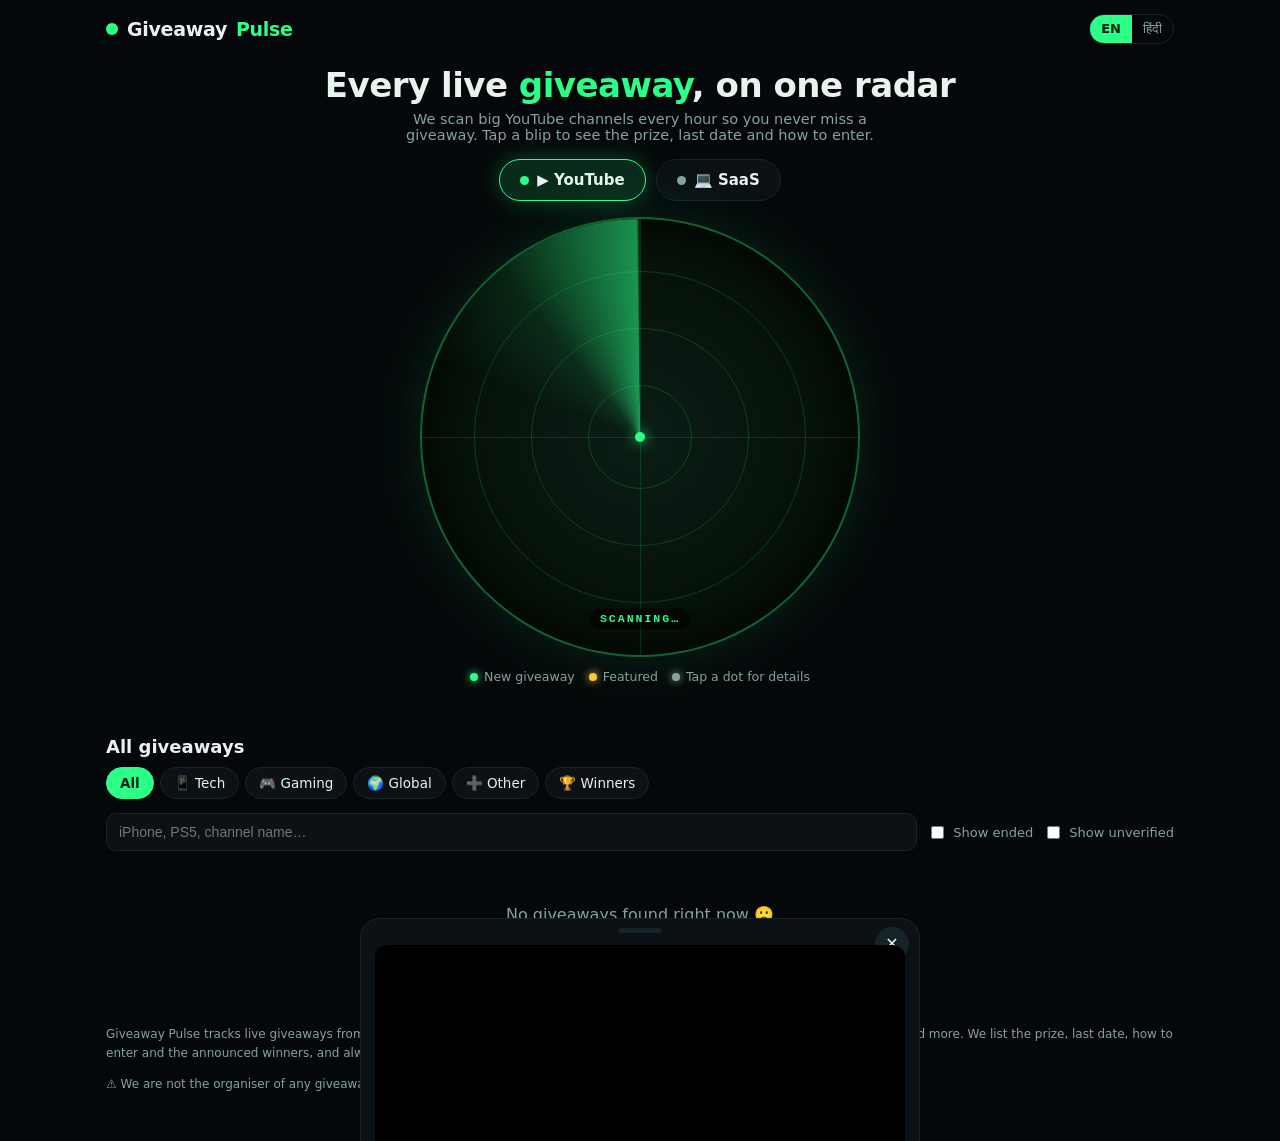
==== index.html @ fd1c46f2 "Giveaway Pulse launch" ====
<!DOCTYPE html>
<html lang="en" data-base="">
<head>
<meta charset="utf-8">
<meta name="viewport" content="width=device-width, initial-scale=1, viewport-fit=cover">
<title>Giveaway Pulse – Live YouTube Giveaways in India, One Place</title>
<meta name="description" content="Find every live YouTube giveaway from big Indian creators in one place – iPhone, PS5, laptops and more. Last dates, how to enter and winner lists. Updated every hour.">
<meta name="theme-color" content="#05080a">
<link rel="canonical" href="https://giveawaypulse.com/">
<link rel="alternate" hreflang="en" href="https://giveawaypulse.com/">
<link rel="alternate" hreflang="hi" href="https://giveawaypulse.com/hi/">
<link rel="alternate" hreflang="x-default" href="https://giveawaypulse.com/">
<meta property="og:title" content="Giveaway Pulse – Live YouTube Giveaways in India, One Place">
<meta property="og:description" content="Find every live YouTube giveaway from big Indian creators in one place – iPhone, PS5, laptops and more. Last dates, how to enter and winner lists. Updated every hour.">
<meta property="og:url" content="https://giveawaypulse.com/">
<meta property="og:type" content="website">
<link rel="stylesheet" href="assets/app.css">
</head>
<body>
<header class="top">
  <a class="logo" href=""><i></i>Giveaway <b>Pulse</b></a>
  <nav class="lang" aria-label="Language">
    <a href="" hreflang="en" class="on" aria-current="true">EN</a><a href="hi/" hreflang="hi">हिंदी</a>
  </nav>
</header>

<section class="hero">
  <h1>Every live <b>giveaway</b>, on one radar</h1>
  <p>We scan big YouTube channels every hour so you never miss a giveaway. Tap a blip to see the prize, last date and how to enter.</p>
  <div class="modes" role="tablist">
    <button class="mode on" data-mode="yt" role="tab"><span class="dot"></span>▶ YouTube</button>
    <button class="mode saas" data-mode="saas" role="tab"><span class="dot"></span>💻 SaaS</button>
  </div>
</section>

<div class="radar-wrap">
  <div class="radar scanning" id="radar">
    <div class="ring" style="--i:12%"></div><div class="ring" style="--i:25%"></div><div class="ring" style="--i:38%"></div>
    <div class="axis h"></div><div class="axis v"></div>
    <div class="sweep"></div>
    <div id="blips"></div>
    <div class="center"></div>
    <div class="status" id="rstatus"></div>
  </div>
  <div class="legend"><span style="--c:#2bff88">New giveaway</span><span style="--c:#ffc53d">Featured</span><span style="--c:#86a39a">Tap a dot for details</span></div>
  <div class="stats" id="stats"></div>
  <div class="cta-row">
    <a class="pill tg" id="tgLink" href="#" target="_blank" rel="noopener" hidden>✈️ Get alerts on Telegram</a>
    <a class="pill" id="sugLink" href="#" target="_blank" rel="noopener" hidden>➕ Suggest a channel</a>
  </div>
</div>

<div class="soon" id="soon">
  <h3>SaaS giveaways are coming 🚀</h3>
  <p>Free licences, lifetime deals and credits from software makers. Building a SaaS? List your giveaway here and get real users.</p>
  <a class="btn-saas" id="saasLink" href="#" target="_blank" rel="noopener">Submit your SaaS giveaway</a>
</div>

<div id="listArea">
  <div class="list-head">
    <h2>All giveaways</h2>
    <div class="filters">
      <button class="chip on" data-c="all">All</button>
      <button class="chip" data-c="tech">📱 Tech</button>
      <button class="chip" data-c="gaming">🎮 Gaming</button>
      <button class="chip" data-c="global">🌍 Global</button>
      <button class="chip" data-c="other">➕ Other</button>
      <button class="chip" data-c="winners">🏆 Winners</button>
    </div>
    <div class="tools">
      <input type="search" id="q" placeholder="iPhone, PS5, channel name…">
      <label><input type="checkbox" id="showEnded"> Show ended</label>
      <label><input type="checkbox" id="showReview"> Show unverified</label>
    </div>
  </div>
  <main class="list" id="list"><div class="empty">…</div></main>
</div>

<div class="sheet-bg" id="sheetBg"></div>
<div class="sheet" id="sheet" role="dialog" aria-modal="true" aria-hidden="true">
  <div class="grab"></div><button class="x" id="sheetX" aria-label="Close">✕</button>
  <div class="thumb" id="sheetThumb"></div>
  <div class="body" id="sheetBody"></div>
</div>

<footer>
  <p>Giveaway Pulse tracks live giveaways from big YouTube creators in India and around the world – phones, consoles, laptops, gadgets and more. We list the prize, last date, how to enter and the announced winners, and always link to the creator's official video.</p>
  <p>⚠️ We are not the organiser of any giveaway. A real giveaway never asks for money, OTP or contact on Telegram/WhatsApp.</p>
</footer>
<noscript><p style="text-align:center">Please enable JavaScript to see the live giveaways.</p></noscript>
<script src="assets/app.js"></script>
</body>
</html>
---- assets/app.css ----
:root{
  --bg:#05080a;--panel:#0b1114;--line:#16242a;--text:#e8f3ef;--muted:#86a39a;
  --g:#2bff88;--g2:#16c46a;--gdim:rgba(43,255,136,.14);--gold:#ffc53d;--red:#ff4d5e;--saas:#7aa7ff;
  --radar:min(86vw,440px);
}
*{box-sizing:border-box;-webkit-tap-highlight-color:transparent}
[hidden]{display:none!important}
html,body{margin:0;background:var(--bg);color:var(--text);font-family:system-ui,-apple-system,"Segoe UI",Roboto,"Noto Sans Devanagari",sans-serif}
a{color:inherit}
button{font:inherit;color:inherit}

/* ---------- top bar ---------- */
.top{display:flex;align-items:center;justify-content:space-between;gap:10px;max-width:1100px;margin:auto;padding:14px 16px}
.logo{display:flex;align-items:center;gap:9px;font-weight:800;font-size:19px;letter-spacing:-.3px;text-decoration:none}
.logo i{width:12px;height:12px;border-radius:50%;background:var(--g);box-shadow:0 0 0 0 var(--g);animation:beat 1.6s infinite}
.logo b{color:var(--g)}
.lang{display:flex;border:1px solid var(--line);border-radius:999px;overflow:hidden;font-size:13px}
.lang a{padding:6px 11px;text-decoration:none;color:var(--muted)}
.lang a.on{background:var(--g);color:#032313;font-weight:700}

/* ---------- hero ---------- */
.hero{text-align:center;padding:4px 16px 0}
.hero h1{font-size:clamp(22px,6vw,34px);margin:4px 0 6px;letter-spacing:-.5px;line-height:1.15}
.hero h1 b{color:var(--g)}
.hero p{margin:0 auto;color:var(--muted);font-size:14.5px;max-width:520px}

.modes{display:flex;gap:10px;justify-content:center;margin:16px 0 6px}
.mode{display:flex;align-items:center;gap:8px;padding:11px 20px;border-radius:999px;border:1px solid var(--line);background:var(--panel);font-weight:700;font-size:15px;cursor:pointer;transition:.2s}
.mode .dot{width:9px;height:9px;border-radius:50%;background:var(--muted)}
.mode.on{border-color:var(--g);background:var(--gdim);box-shadow:0 0 24px rgba(43,255,136,.25)}
.mode.on .dot{background:var(--g)}
.mode.saas.on{border-color:var(--saas);background:rgba(122,167,255,.14);box-shadow:0 0 24px rgba(122,167,255,.25)}
.mode.saas.on .dot{background:var(--saas)}

/* ---------- radar ---------- */
.radar-wrap{display:flex;flex-direction:column;align-items:center;padding:10px 0 4px}
.radar{position:relative;width:var(--radar);aspect-ratio:1;border-radius:50%;overflow:hidden;
  background:radial-gradient(circle,#0a1d15 0%,#061109 62%,#030806 100%);
  border:2px solid rgba(43,255,136,.35);box-shadow:0 0 60px rgba(43,255,136,.12),inset 0 0 50px rgba(0,0,0,.8)}
.radar.saas{--g:#7aa7ff;border-color:rgba(122,167,255,.4);background:radial-gradient(circle,#0b1326 0%,#070c18 62%,#03060c 100%)}
.ring{position:absolute;border-radius:50%;border:1px solid rgba(43,255,136,.18);inset:var(--i)}
.radar.saas .ring,.radar.saas .axis{border-color:rgba(122,167,255,.2)}
.axis{position:absolute;inset:0;margin:auto;border-color:rgba(43,255,136,.14);border-style:solid;border-width:0}
.axis.h{height:0;border-top-width:1px}.axis.v{width:0;border-left-width:1px}
.sweep{position:absolute;inset:0;border-radius:50%;
  background:conic-gradient(from 0deg,transparent 0deg,transparent 290deg,color-mix(in srgb,var(--g) 10%,transparent) 320deg,color-mix(in srgb,var(--g) 55%,transparent) 359deg,transparent 360deg);
  animation:spin 4s linear infinite;opacity:.55;transition:opacity .4s}
.radar.scanning .sweep{animation-duration:1.4s;opacity:1}
.center{position:absolute;left:50%;top:50%;width:10px;height:10px;margin:-5px 0 0 -5px;border-radius:50%;background:var(--g);box-shadow:0 0 14px var(--g)}
.status{position:absolute;left:50%;bottom:6%;transform:translateX(-50%);white-space:nowrap;padding:4px 10px;border-radius:999px;background:rgba(0,0,0,.6);font:600 11.5px ui-monospace,Menlo,monospace;letter-spacing:2px;color:var(--g);text-transform:uppercase;pointer-events:none;z-index:2}

.blip{position:absolute;width:30px;height:30px;margin:-15px 0 0 -15px;border:0;padding:0;background:none;cursor:pointer;opacity:0;transform:scale(.3);transition:opacity .4s,transform .4s}
.blip.show{opacity:1;transform:scale(1)}
.blip::before{content:"";position:absolute;left:9px;top:9px;width:12px;height:12px;border-radius:50%;background:var(--c,var(--g));box-shadow:0 0 12px var(--c,var(--g))}
.blip::after{content:"";position:absolute;left:9px;top:9px;width:12px;height:12px;border-radius:50%;border:2px solid var(--c,var(--g));animation:ping 2s ease-out infinite;animation-delay:var(--d,0s)}
.blip.feat{--c:var(--gold)}
.blip.end{--c:#7d8a86}
.blip.sel::before{transform:scale(1.5)}

.legend{display:flex;gap:14px;justify-content:center;flex-wrap:wrap;margin:12px 0 0;font-size:12.5px;color:var(--muted)}
.legend span::before{content:"";display:inline-block;width:8px;height:8px;border-radius:50%;background:var(--c);margin-right:6px;box-shadow:0 0 8px var(--c)}
.stats{text-align:center;font-size:13px;color:var(--muted);margin:8px 16px 0}
.stats b{color:var(--text)}

.cta-row{display:flex;gap:8px;justify-content:center;flex-wrap:wrap;margin:14px 16px 0}
.pill{display:inline-flex;align-items:center;gap:6px;padding:8px 14px;border-radius:999px;border:1px solid var(--line);background:var(--panel);font-size:13.5px;font-weight:600;text-decoration:none}
.pill.tg{background:#229ed9;border-color:#229ed9;color:#fff}

/* ---------- SaaS soon ---------- */
.soon{display:none;text-align:center;max-width:460px;margin:14px auto 0;padding:0 16px}
.soon.on{display:block}
.soon h3{margin:0 0 6px;font-size:17px}
.soon p{margin:0 0 12px;color:var(--muted);font-size:14px}
.btn-saas{display:inline-block;background:var(--saas);color:#06122b;font-weight:700;text-decoration:none;padding:11px 18px;border-radius:12px}

/* ---------- list ---------- */
.list-head{max-width:1100px;margin:26px auto 0;padding:0 16px}
.list-head h2{font-size:18px;margin:0 0 10px}
.filters{display:flex;gap:6px;overflow-x:auto;padding-bottom:4px;scrollbar-width:none}
.chip{border:1px solid var(--line);background:var(--panel);padding:7px 13px;border-radius:999px;font-size:13.5px;cursor:pointer;white-space:nowrap}
.chip.on{background:var(--g);border-color:var(--g);color:#032313;font-weight:700}
.tools{display:flex;gap:10px;flex-wrap:wrap;align-items:center;margin-top:10px}
.tools input[type=search]{flex:1;min-width:180px;padding:10px 12px;border-radius:10px;border:1px solid var(--line);background:var(--panel);color:var(--text);font-size:14px}
.tools label{font-size:13px;color:var(--muted);display:flex;gap:6px;align-items:center}
.list{max-width:1100px;margin:auto;padding:14px 16px 10px;display:grid;gap:14px;grid-template-columns:repeat(auto-fill,minmax(290px,1fr))}
.card{background:var(--panel);border:1px solid var(--line);border-radius:14px;overflow:hidden;display:flex;flex-direction:column}
.card.feat{border-color:rgba(255,197,61,.6)}
.thumb{position:relative;aspect-ratio:16/9;background:#000 center/cover no-repeat}
.tag{position:absolute;top:8px;left:8px;font-size:11.5px;font-weight:700;padding:3px 8px;border-radius:6px;background:var(--g);color:#032313}
.tag.end{background:#59625f;color:#fff}.tag.maybe{background:#c98a14;color:#1d1300}
.tag.r{left:auto;right:8px;background:var(--gold);color:#2a1d00}
.body{padding:12px 14px 14px;display:flex;flex-direction:column;gap:7px;flex:1}
.ch{font-size:13px;color:var(--muted)}
.t{font-weight:700;font-size:15px;line-height:1.35}
.meta{font-size:12.5px;color:var(--muted);display:flex;gap:10px;flex-wrap:wrap}
.meta b{color:var(--text)}
.warn{font-size:12px;color:var(--gold)}
.go{margin-top:auto;display:block;text-align:center;background:var(--g);color:#032313;text-decoration:none;padding:10px;border-radius:10px;font-weight:700;font-size:14px}
.card.feat .go{background:var(--gold);color:#2a1d00}
.empty{grid-column:1/-1;text-align:center;color:var(--muted);padding:40px 10px}
.ad{grid-column:1/-1}

/* ---------- bottom sheet ---------- */
.sheet-bg{position:fixed;inset:0;background:rgba(0,0,0,.55);opacity:0;pointer-events:none;transition:.25s;z-index:20}
.sheet{position:fixed;left:0;right:0;bottom:0;max-width:560px;margin:auto;background:var(--panel);border:1px solid var(--line);border-bottom:0;border-radius:20px 20px 0 0;
  transform:translateY(105%);transition:transform .3s cubic-bezier(.2,.8,.2,1);z-index:21;max-height:86vh;overflow:auto}
.sheet.on{transform:none}.sheet-bg.on{opacity:1;pointer-events:auto}
.grab{width:42px;height:5px;border-radius:3px;background:var(--line);margin:9px auto 0}
.sheet .x{position:absolute;right:10px;top:8px;width:34px;height:34px;border-radius:50%;border:0;background:var(--line);cursor:pointer;font-size:16px}
.sheet .thumb{margin:12px 14px 0;border-radius:12px}
.sheet .body{padding:12px 16px 20px}
.sheet ul{margin:4px 0 0;padding-left:18px;font-size:13.5px;color:var(--muted)}

footer{max-width:1100px;margin:auto;padding:20px 16px 34px;font-size:12px;color:var(--muted);line-height:1.6}

@keyframes spin{to{transform:rotate(360deg)}}
@keyframes ping{0%{transform:scale(1);opacity:.9}100%{transform:scale(2.4);opacity:0}}
@keyframes beat{0%{box-shadow:0 0 0 0 rgba(43,255,136,.7)}70%{box-shadow:0 0 0 9px rgba(43,255,136,0)}100%{box-shadow:0 0 0 0 rgba(43,255,136,0)}}
@media (prefers-reduced-motion:reduce){.sweep,.blip::after,.logo i{animation:none}}
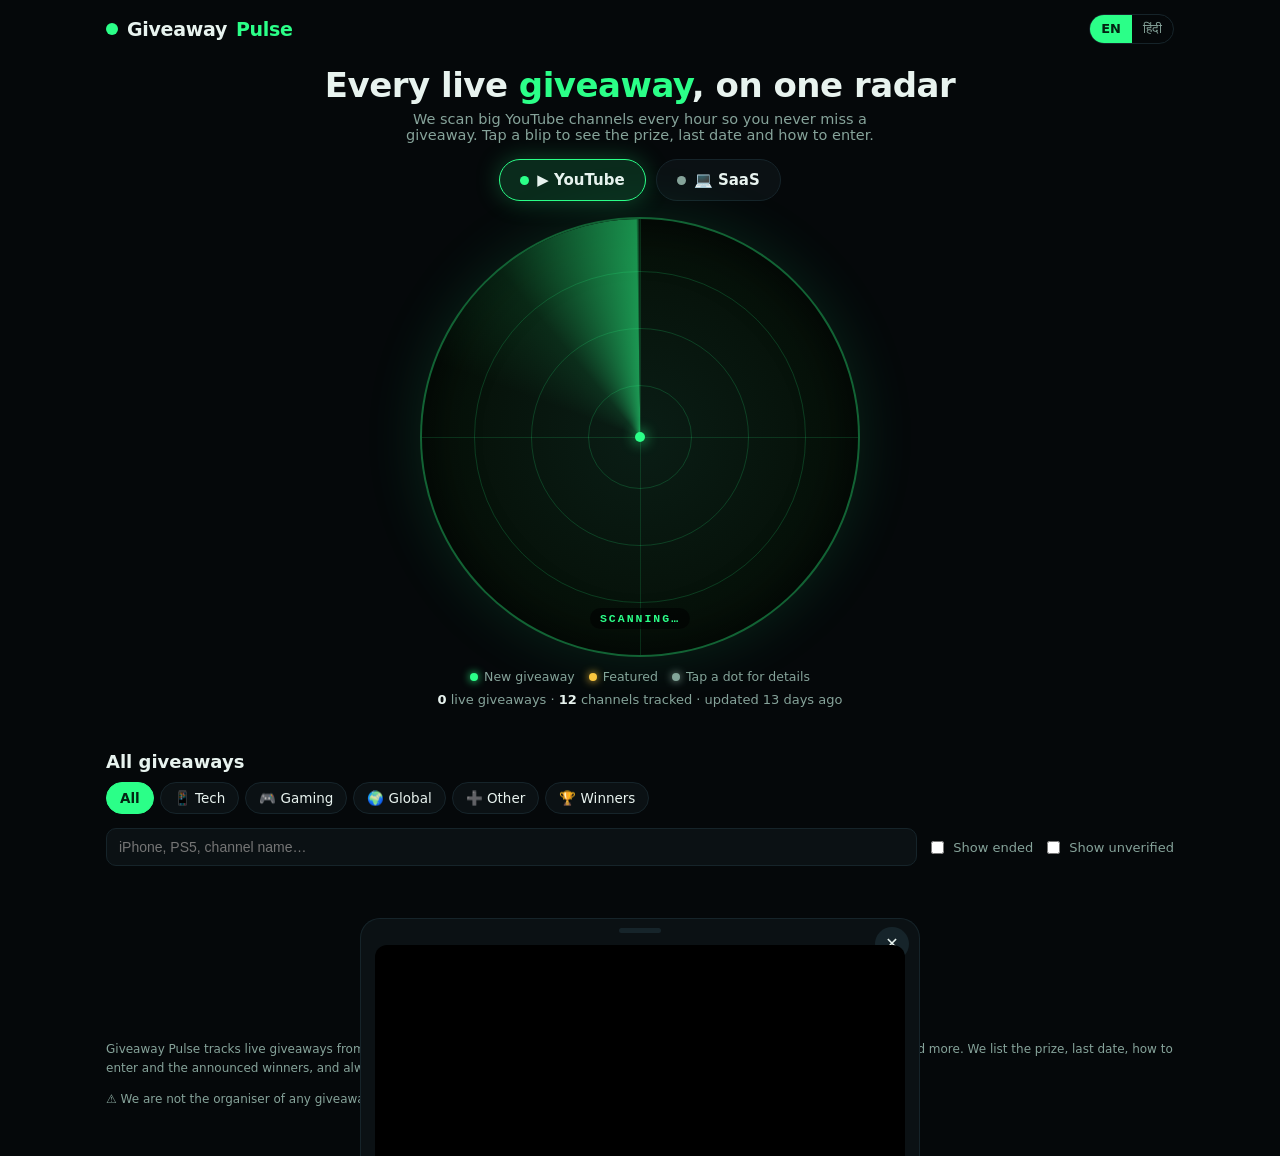
==== commit ed2d0122: "Add AdSense tag + ads.txt, manual discovery option, drop unknown channel - AdSense account meta tag " ====
--- a/index.html
+++ b/index.html
@@ -2,6 +2,7 @@
 <html lang="en" data-base="">
 <head>
 <meta charset="utf-8">
+<meta name="google-adsense-account" content="ca-pub-7375517399950697">
 <meta name="viewport" content="width=device-width, initial-scale=1, viewport-fit=cover">
 <title>Giveaway Pulse – Live YouTube Giveaways in India, One Place</title>
 <meta name="description" content="Find every live YouTube giveaway from big Indian creators in one place – iPhone, PS5, laptops and more. Last dates, how to enter and winner lists. Updated every hour.">
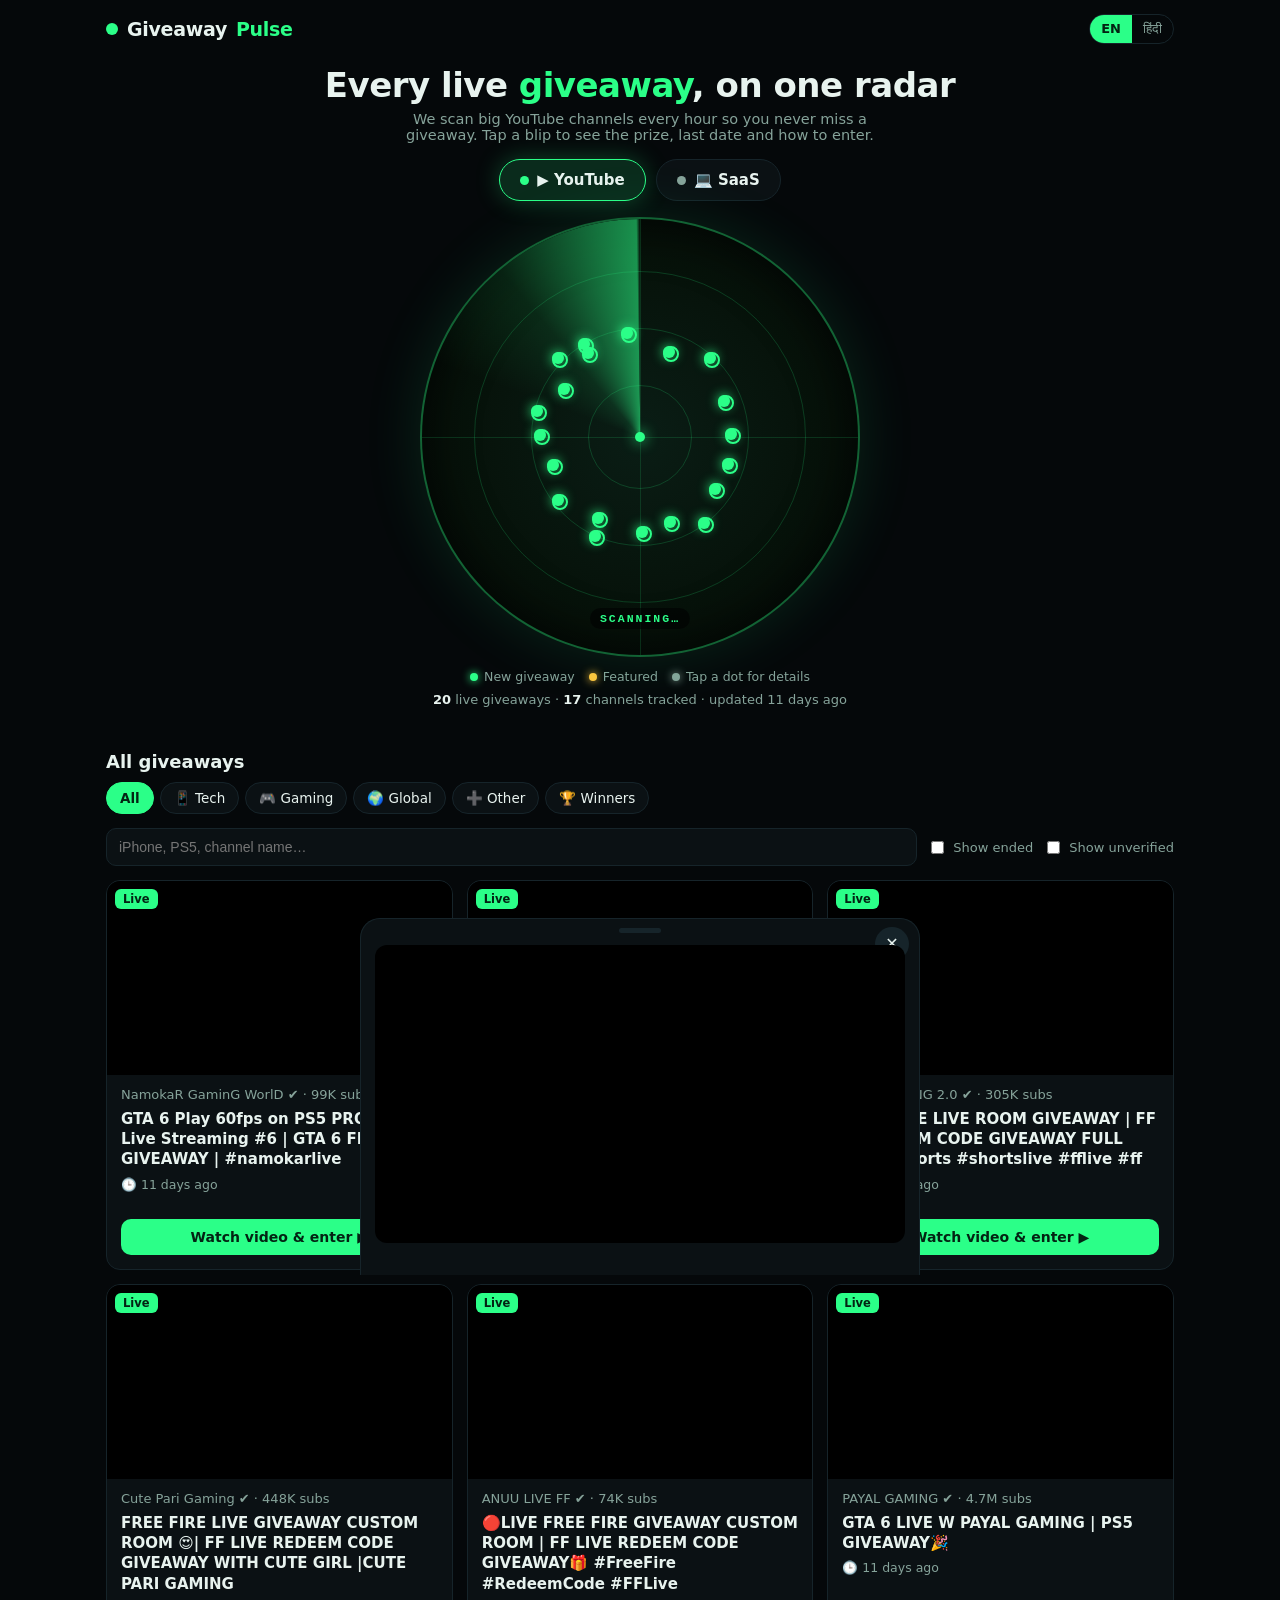
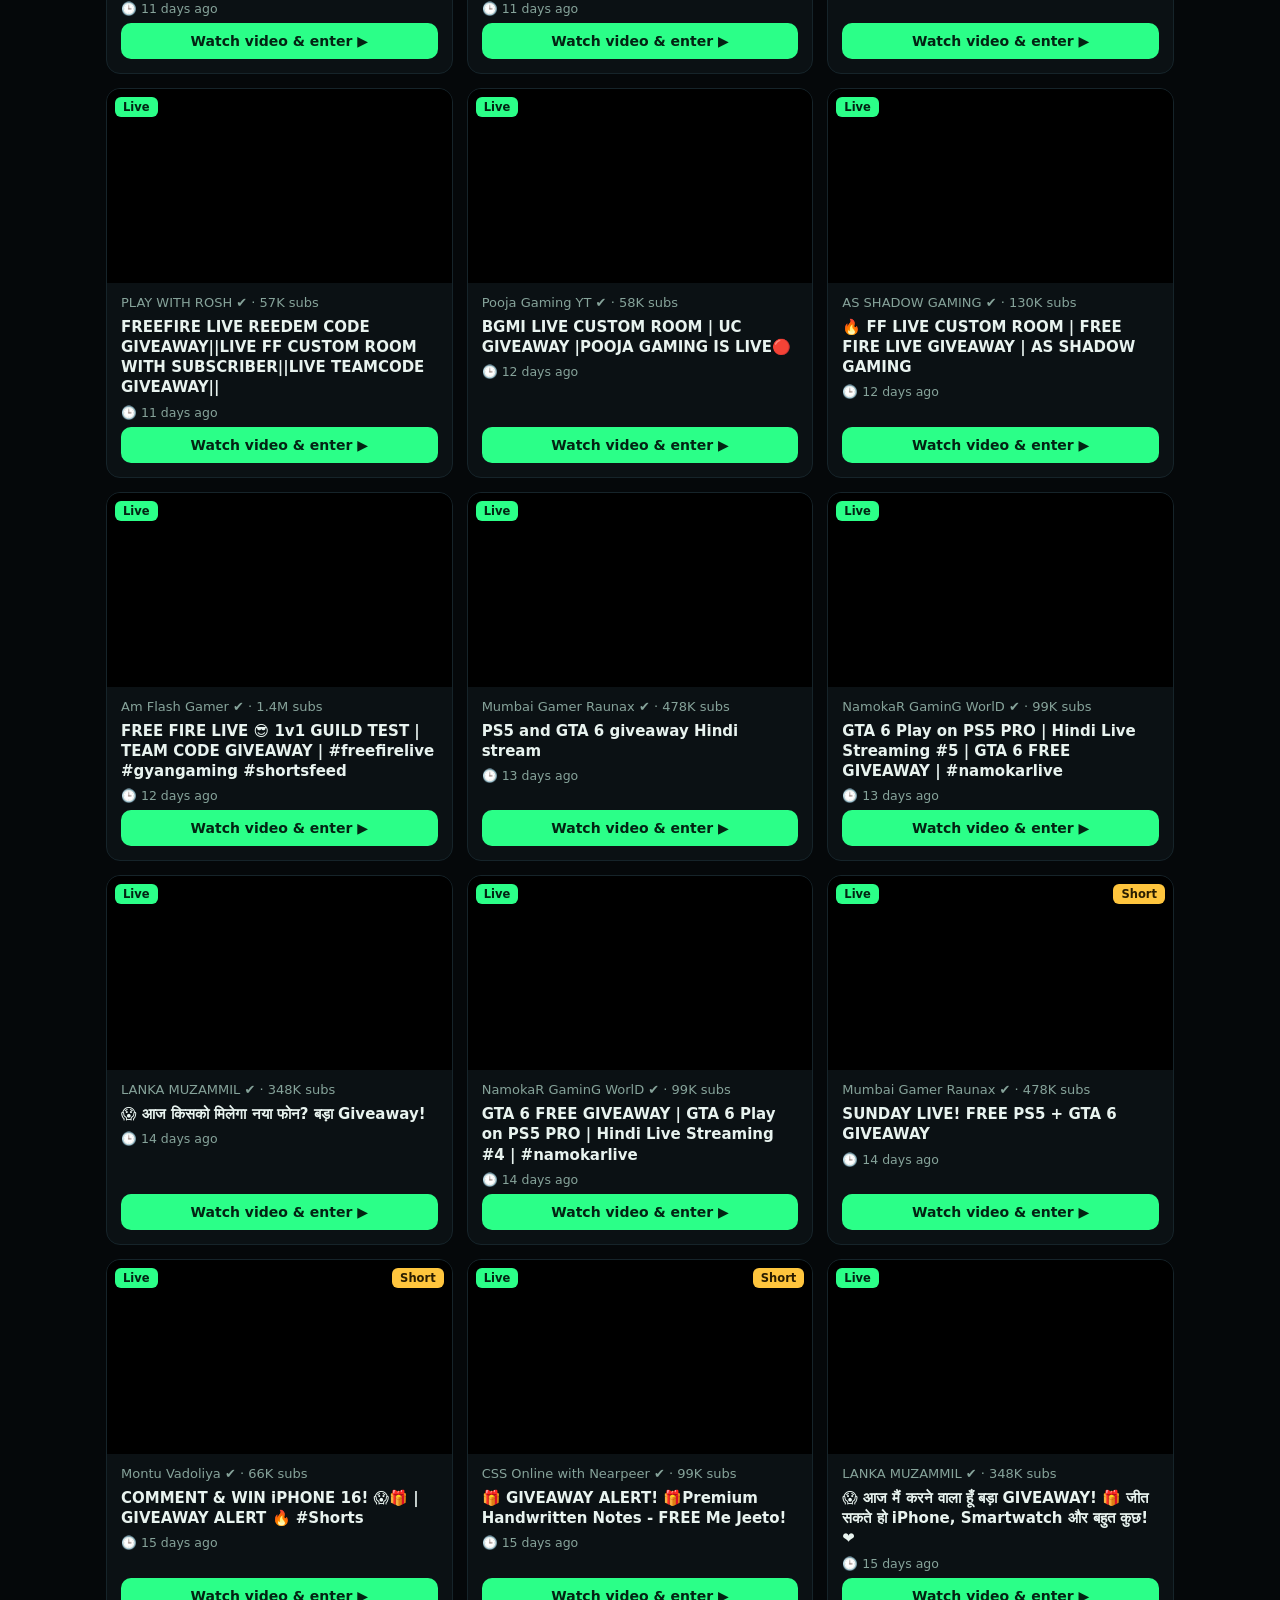
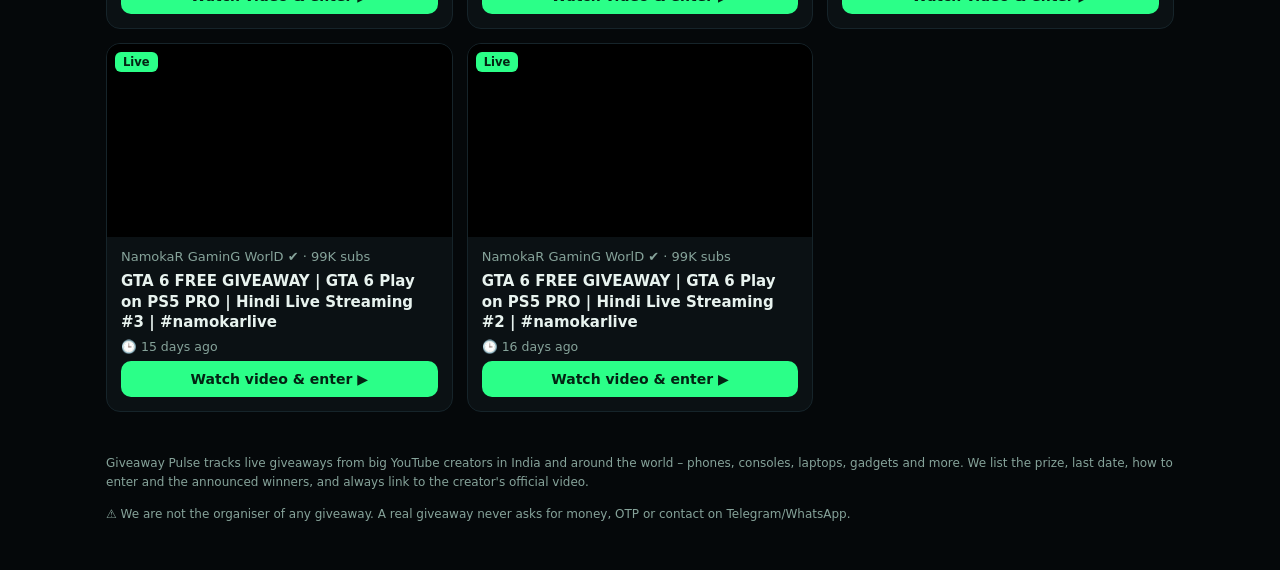
==== commit bf653c34: "Bust cached giveaway app script" ====
--- a/index.html
+++ b/index.html
@@ -89,6 +89,6 @@
   <p>⚠️ We are not the organiser of any giveaway. A real giveaway never asks for money, OTP or contact on Telegram/WhatsApp.</p>
 </footer>
 <noscript><p style="text-align:center">Please enable JavaScript to see the live giveaways.</p></noscript>
-<script src="assets/app.js"></script>
+<script src="assets/app.js?v=e7121839"></script>
 </body>
 </html>
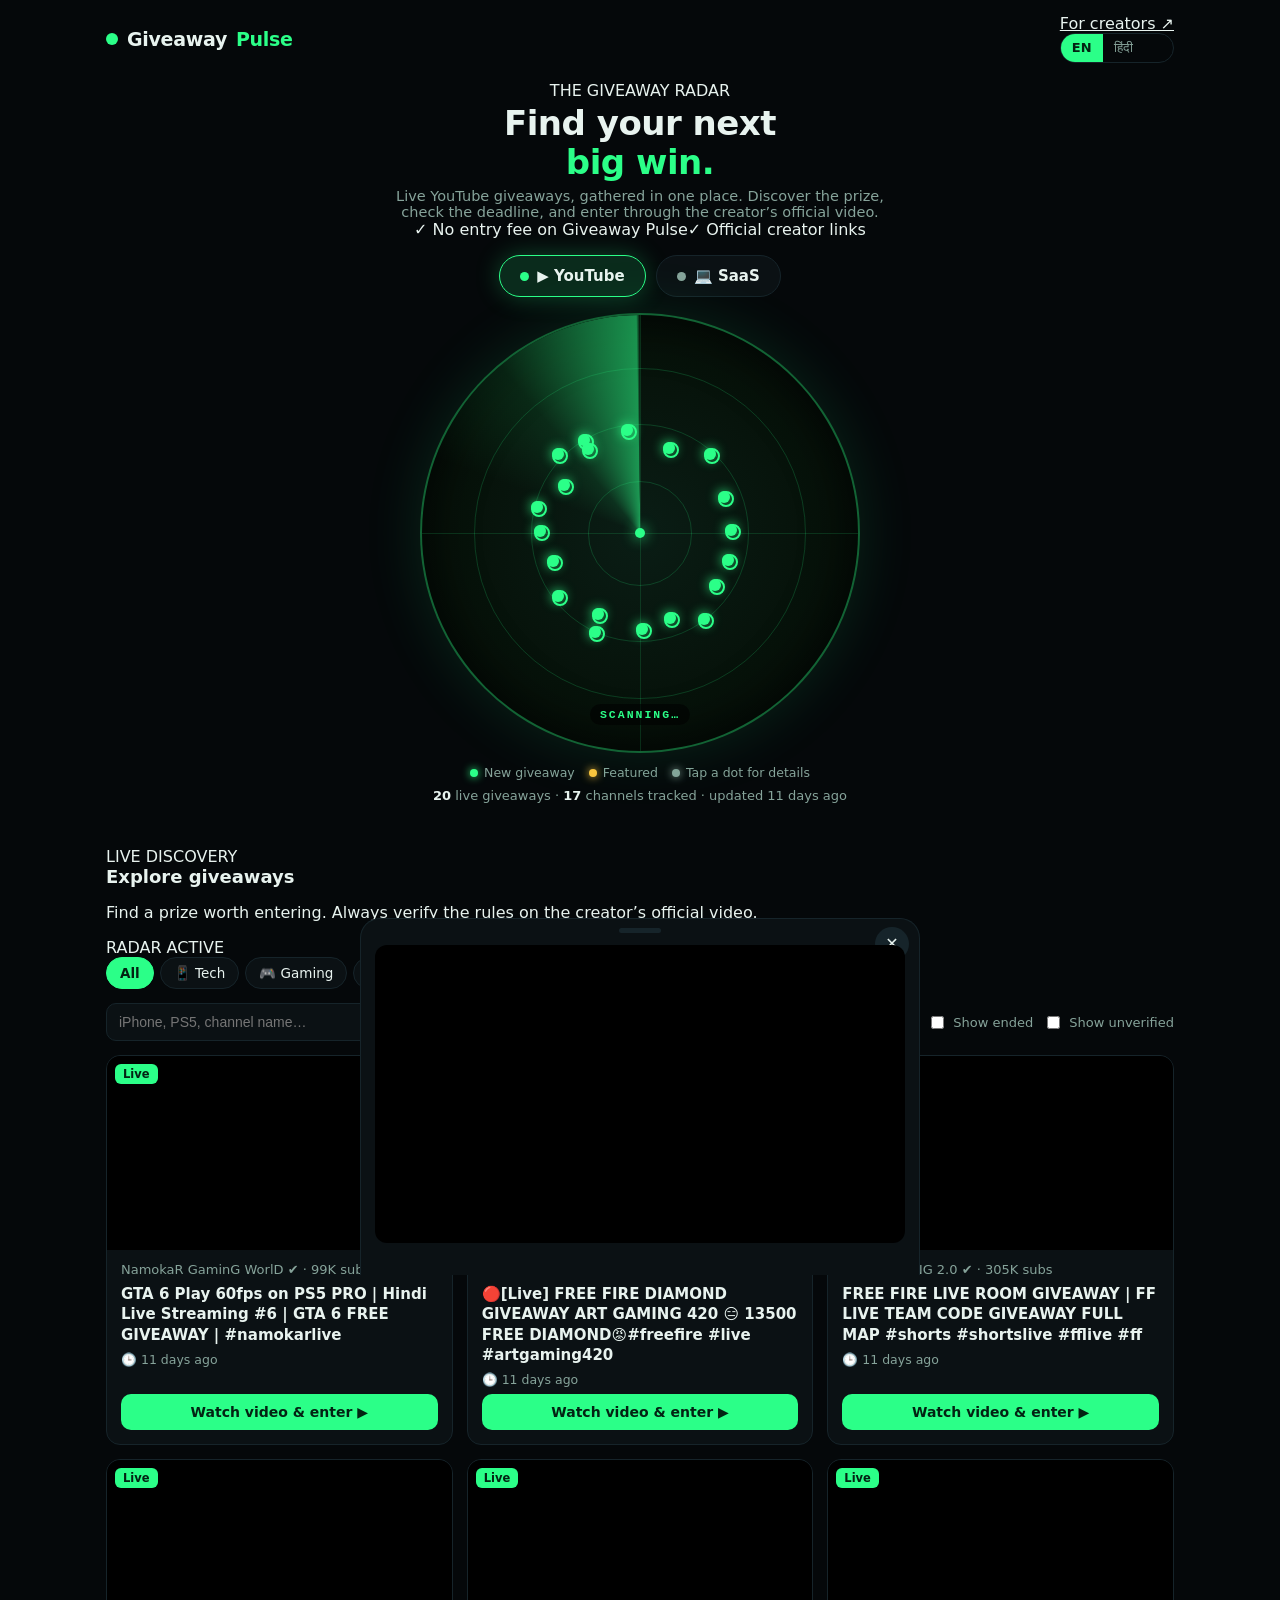
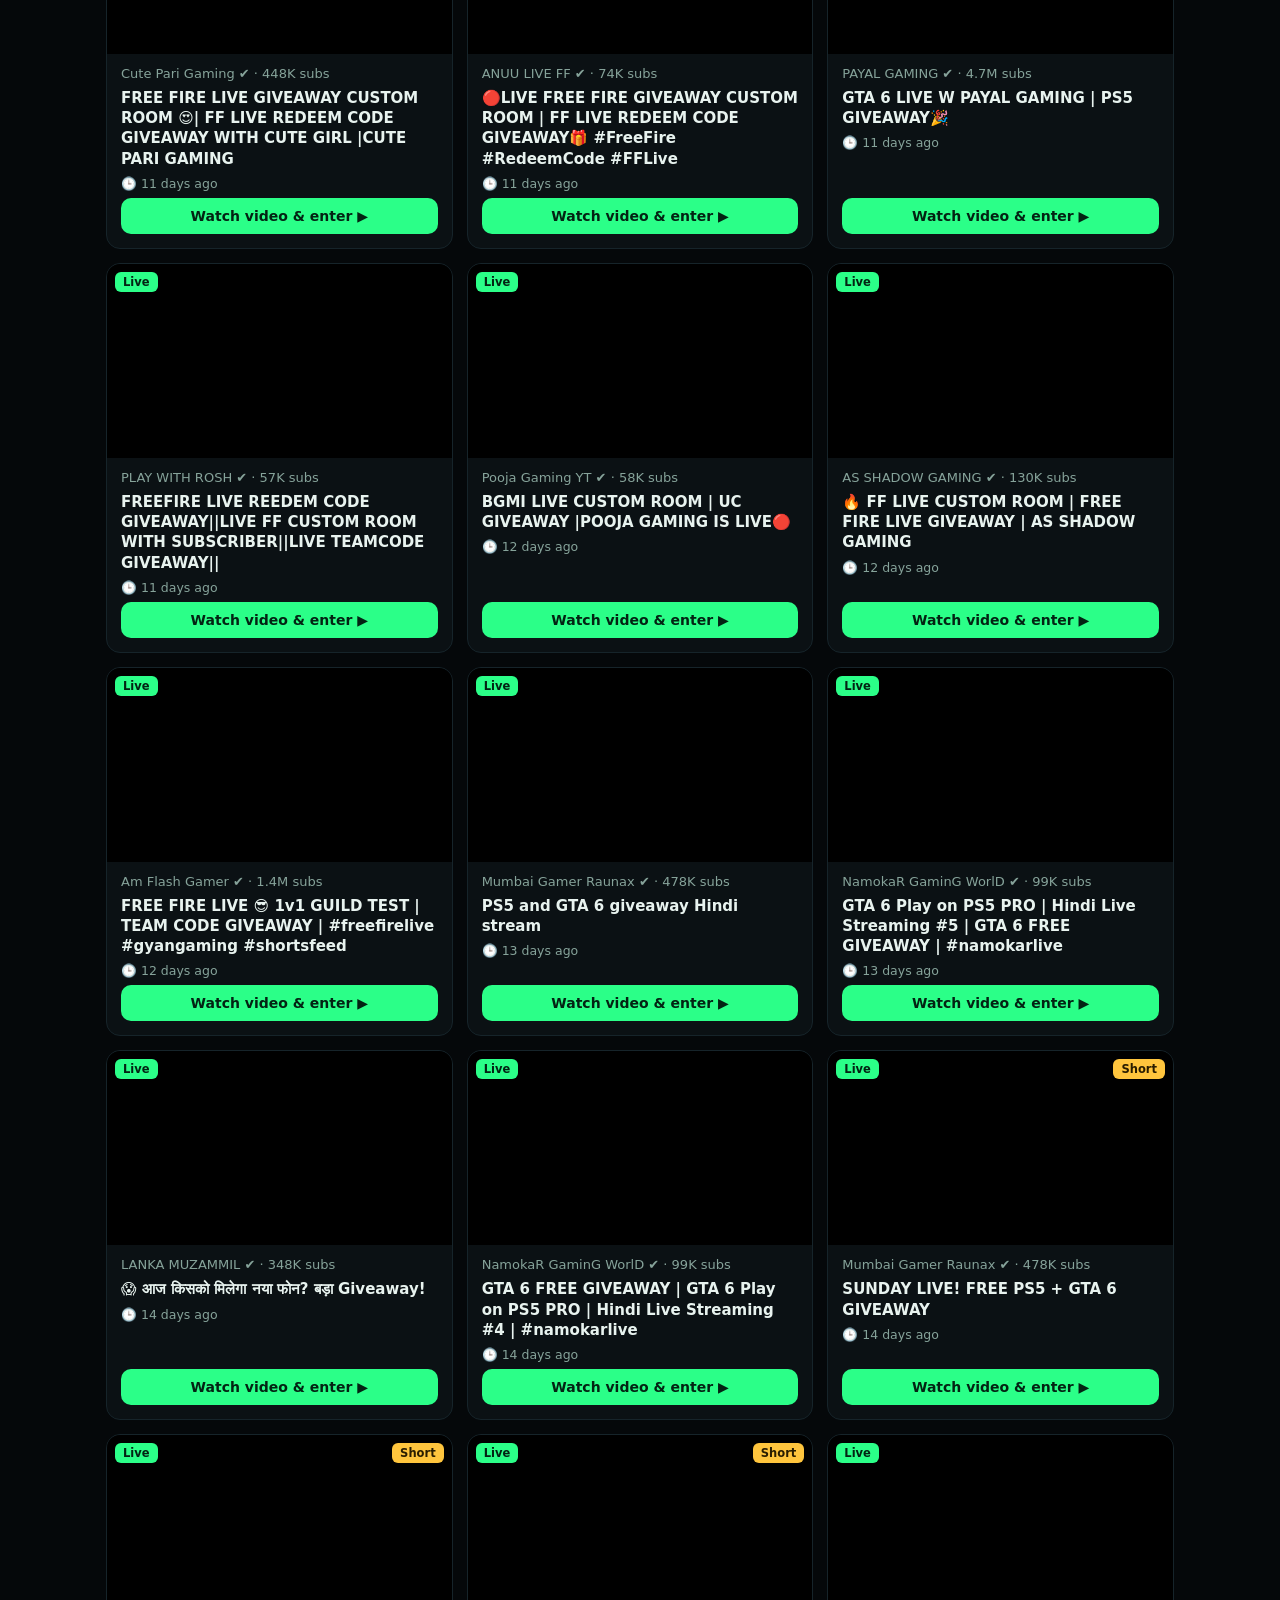
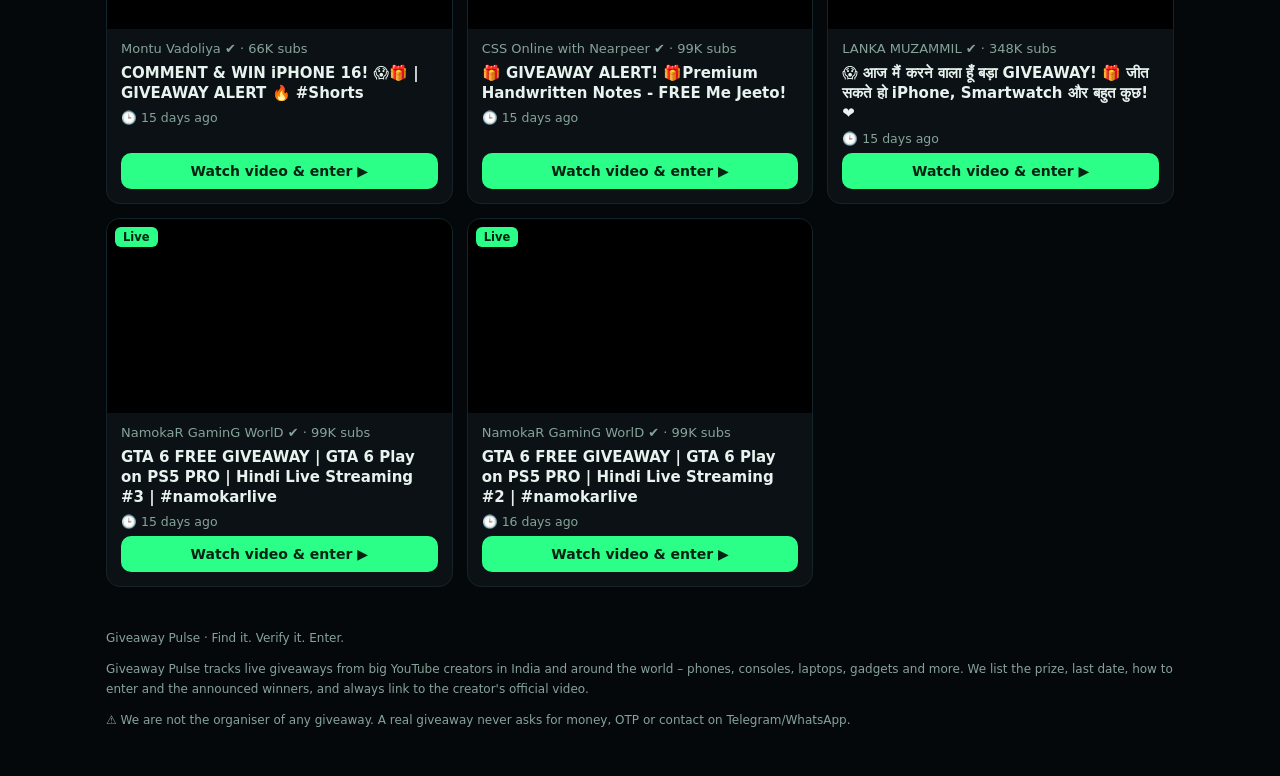
==== commit 9cb703b7: "Refresh main Giveaway Pulse landing page" ====
--- a/index.html
+++ b/index.html
@@ -20,14 +20,17 @@
 <body>
 <header class="top">
   <a class="logo" href=""><i></i>Giveaway <b>Pulse</b></a>
-  <nav class="lang" aria-label="Language">
+  <div class="nav-actions"><a class="creator-link" href="creators/">For creators ↗</a><nav class="lang" aria-label="Language">
     <a href="" hreflang="en" class="on" aria-current="true">EN</a><a href="hi/" hreflang="hi">हिंदी</a>
-  </nav>
+  </nav></div>
 </header>
 
+<section class="intro">
 <section class="hero">
-  <h1>Every live <b>giveaway</b>, on one radar</h1>
-  <p>We scan big YouTube channels every hour so you never miss a giveaway. Tap a blip to see the prize, last date and how to enter.</p>
+  <div class="hero-kicker"><span class="live-pulse"></span> THE GIVEAWAY RADAR</div>
+  <h1>Find your next<br><b>big win.</b></h1>
+  <p>Live YouTube giveaways, gathered in one place. Discover the prize, check the deadline, and enter through the creator’s official video.</p>
+  <div class="hero-points"><span>✓ No entry fee on Giveaway Pulse</span><span>✓ Official creator links</span></div>
   <div class="modes" role="tablist">
     <button class="mode on" data-mode="yt" role="tab"><span class="dot"></span>▶ YouTube</button>
     <button class="mode saas" data-mode="saas" role="tab"><span class="dot"></span>💻 SaaS</button>
@@ -50,6 +53,7 @@
     <a class="pill" id="sugLink" href="#" target="_blank" rel="noopener" hidden>➕ Suggest a channel</a>
   </div>
 </div>
+</section>
 
 <div class="soon" id="soon">
   <h3>SaaS giveaways are coming 🚀</h3>
@@ -59,7 +63,7 @@
 
 <div id="listArea">
   <div class="list-head">
-    <h2>All giveaways</h2>
+    <div class="list-title"><div><div class="section-kicker">LIVE DISCOVERY</div><h2>Explore giveaways</h2><p>Find a prize worth entering. Always verify the rules on the creator’s official video.</p></div><span class="list-live"><i></i> RADAR ACTIVE</span></div>
     <div class="filters">
       <button class="chip on" data-c="all">All</button>
       <button class="chip" data-c="tech">📱 Tech</button>
@@ -85,6 +89,7 @@
 </div>
 
 <footer>
+  <p class="footer-brand">Giveaway Pulse <span>·</span> Find it. Verify it. Enter.</p>
   <p>Giveaway Pulse tracks live giveaways from big YouTube creators in India and around the world – phones, consoles, laptops, gadgets and more. We list the prize, last date, how to enter and the announced winners, and always link to the creator's official video.</p>
   <p>⚠️ We are not the organiser of any giveaway. A real giveaway never asks for money, OTP or contact on Telegram/WhatsApp.</p>
 </footer>
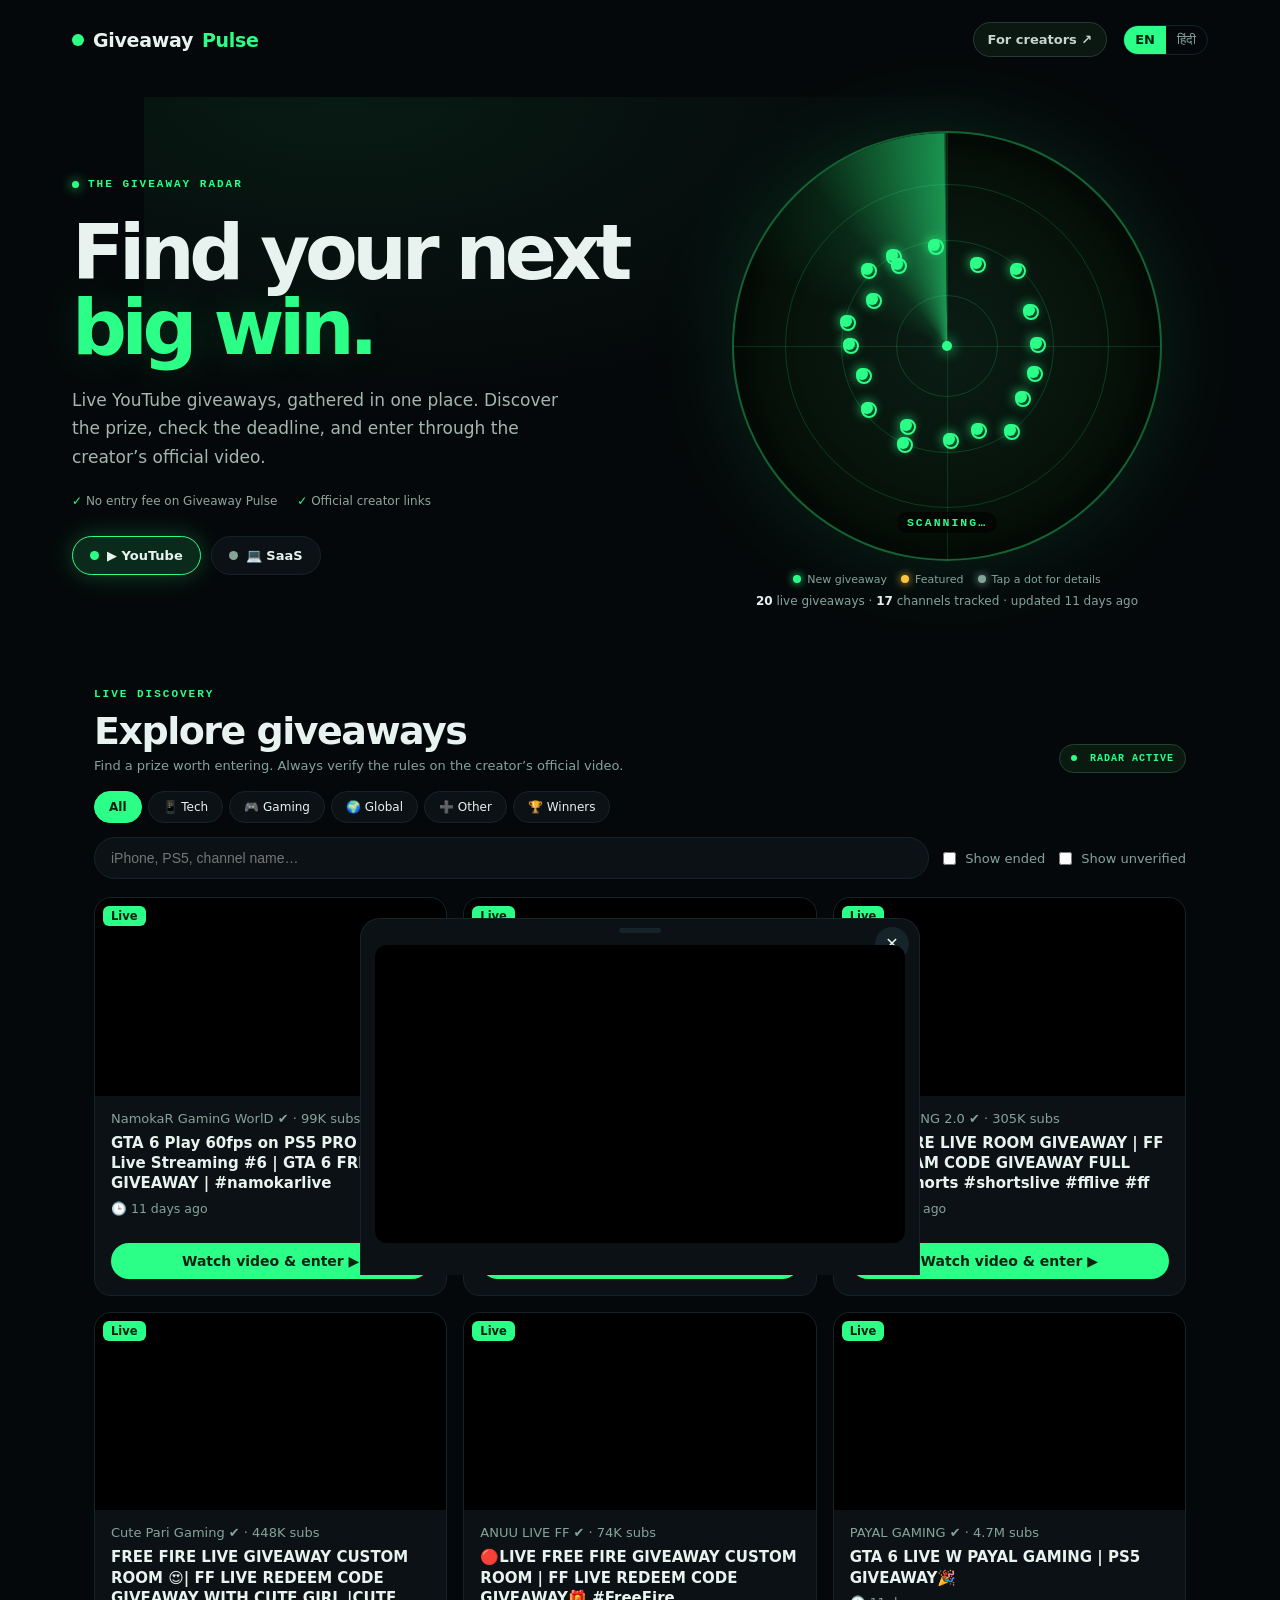
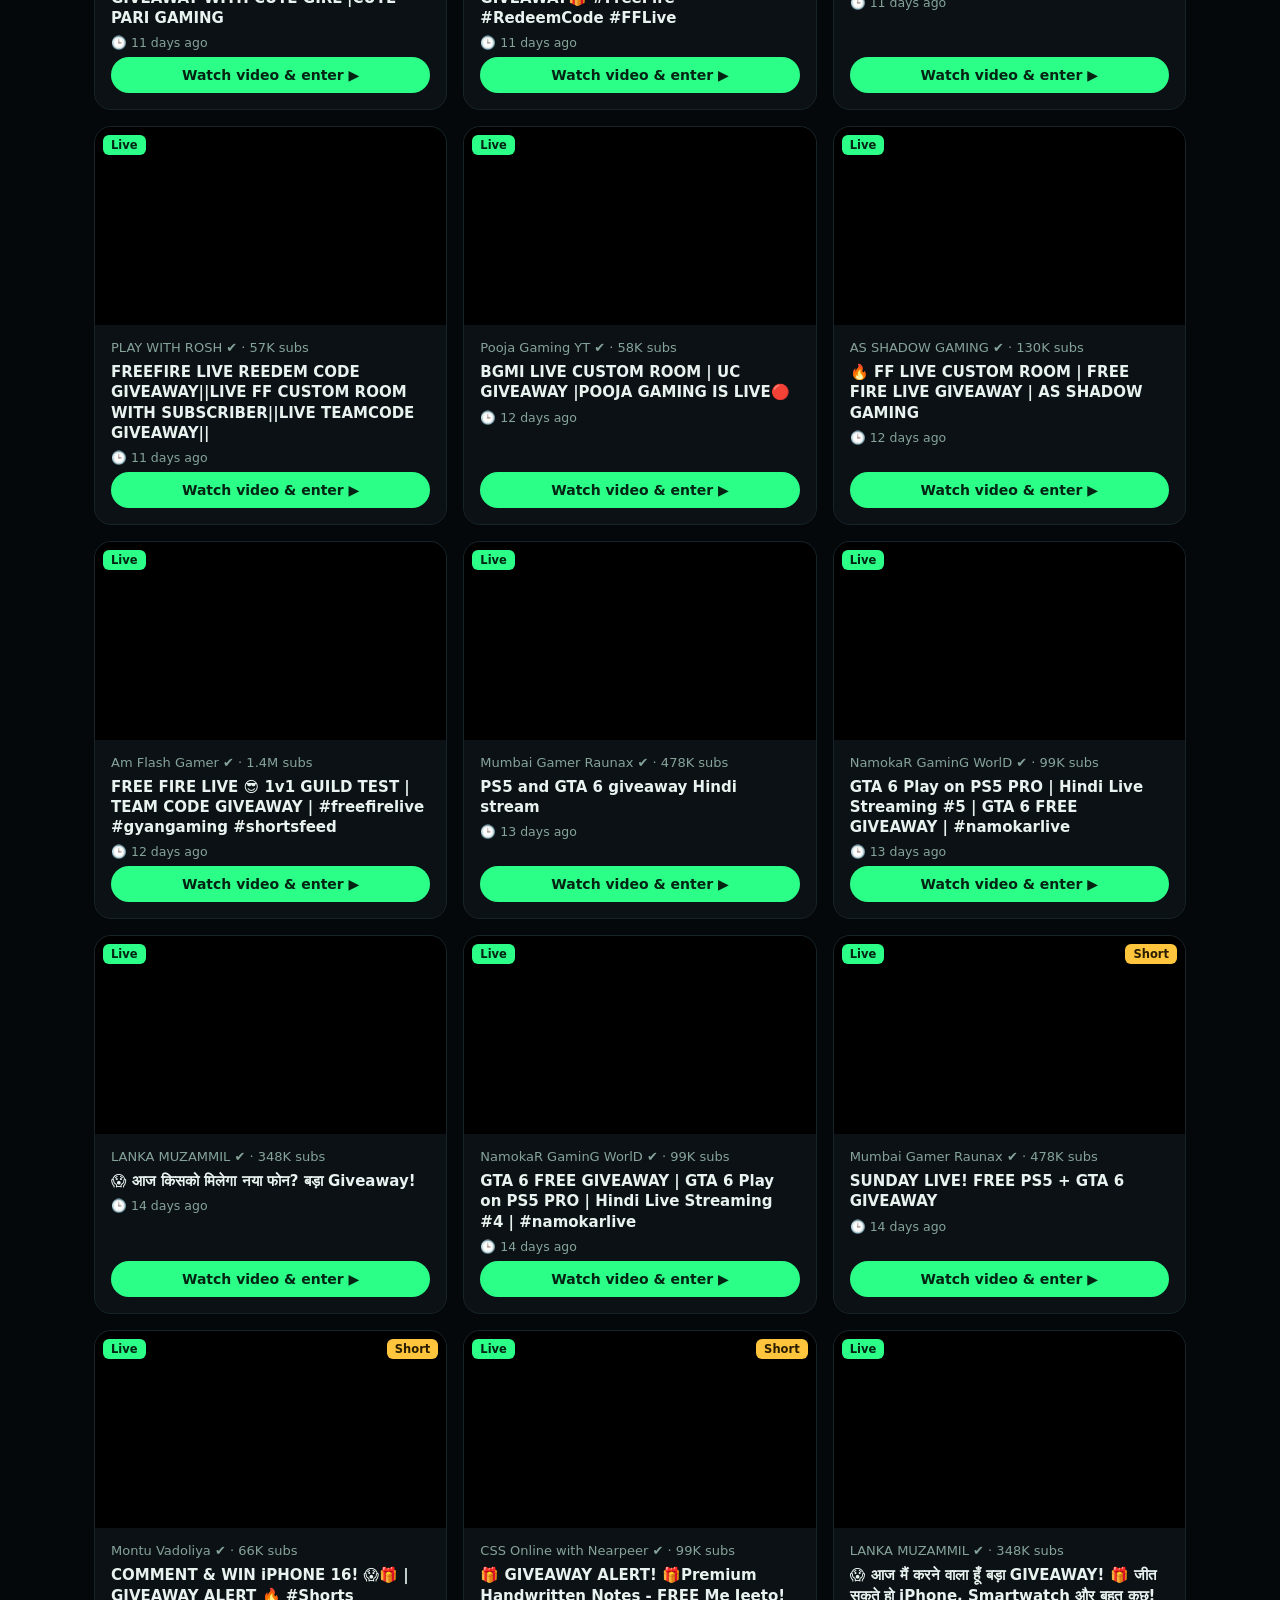
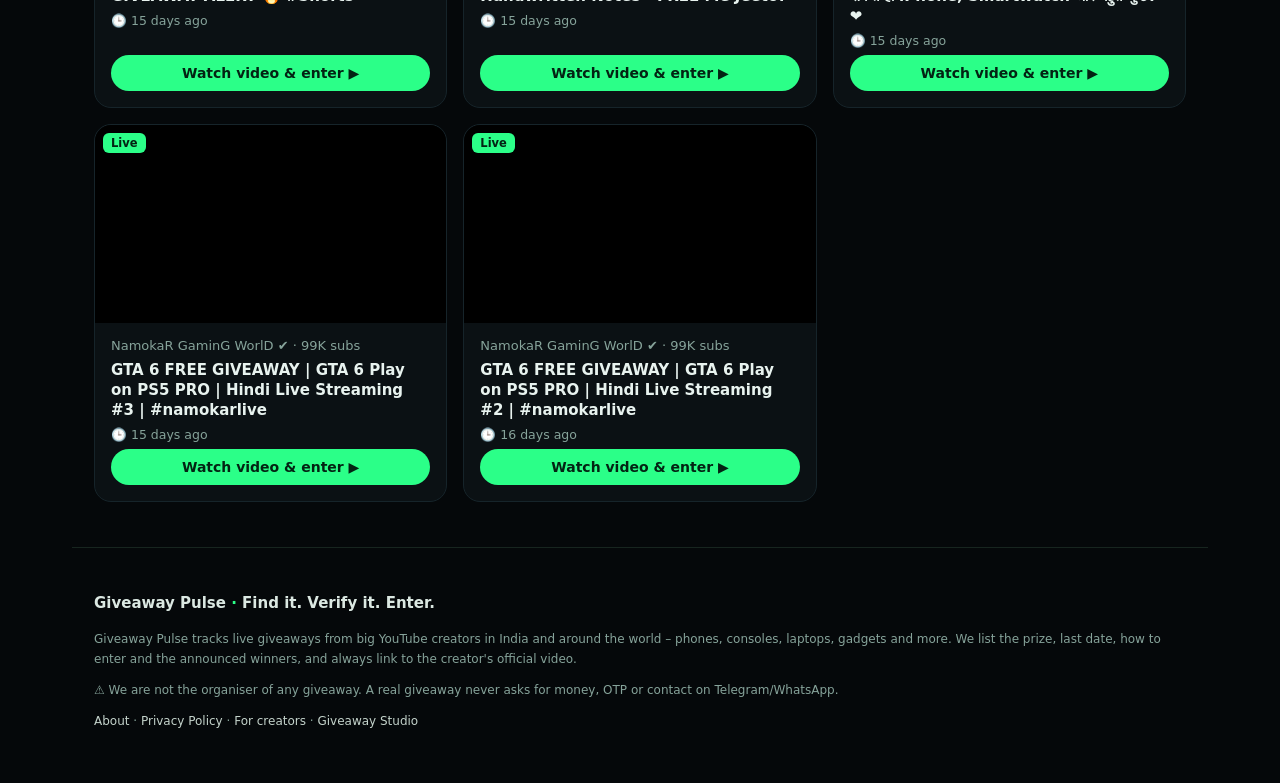
==== commit d1e1bc94: "Add About & Privacy pages, canonical/SEO tags on Studio, footer links, sitemap - about.html and priv" ====
--- a/index.html
+++ b/index.html
@@ -92,6 +92,7 @@
   <p class="footer-brand">Giveaway Pulse <span>·</span> Find it. Verify it. Enter.</p>
   <p>Giveaway Pulse tracks live giveaways from big YouTube creators in India and around the world – phones, consoles, laptops, gadgets and more. We list the prize, last date, how to enter and the announced winners, and always link to the creator's official video.</p>
   <p>⚠️ We are not the organiser of any giveaway. A real giveaway never asks for money, OTP or contact on Telegram/WhatsApp.</p>
+  <p class="footer-links"><a href="about.html">About</a> · <a href="privacy.html">Privacy Policy</a> · <a href="creators/">For creators</a> · <a href="creators/studio.html">Giveaway Studio</a></p>
 </footer>
 <noscript><p style="text-align:center">Please enable JavaScript to see the live giveaways.</p></noscript>
 <script src="assets/app.js?v=e7121839"></script>
--- a/assets/app.css
+++ b/assets/app.css
@@ -117,3 +117,12 @@
 @keyframes ping{0%{transform:scale(1);opacity:.9}100%{transform:scale(2.4);opacity:0}}
 @keyframes beat{0%{box-shadow:0 0 0 0 rgba(43,255,136,.7)}70%{box-shadow:0 0 0 9px rgba(43,255,136,0)}100%{box-shadow:0 0 0 0 rgba(43,255,136,0)}}
 @media (prefers-reduced-motion:reduce){.sweep,.blip::after,.logo i{animation:none}}
+
+
+/* Landing page refresh */
+.top{max-width:1180px;padding:22px 22px}.nav-actions{display:flex;align-items:center;gap:16px}.creator-link{font-size:13px;font-weight:750;text-decoration:none;color:#c6d4cf;padding:9px 14px;border:1px solid #263b34;border-radius:999px;background:#0b1711}.creator-link:hover{border-color:var(--g);color:var(--g)}
+.intro{max-width:1180px;margin:18px auto 0;padding:34px 22px 46px;display:grid;grid-template-columns:minmax(0,1fr) minmax(360px,.9fr);align-items:center;gap:34px;position:relative}.intro:before{content:"";position:absolute;inset:0 8% auto;height:360px;background:radial-gradient(ellipse at 20% 0%,rgba(43,255,136,.075),transparent 60%);pointer-events:none;z-index:0}.hero{position:relative;z-index:1;text-align:left;padding:0;max-width:570px}.hero-kicker,.section-kicker{font:750 11px/1.2 ui-monospace,Menlo,monospace;letter-spacing:2px;color:var(--g);display:flex;align-items:center;gap:9px}.live-pulse{width:7px;height:7px;border-radius:50%;background:var(--g);box-shadow:0 0 12px var(--g)}.hero h1{font-size:clamp(48px,6vw,78px);line-height:.98;letter-spacing:-.07em;margin:24px 0 20px}.hero h1 b{color:var(--g);text-shadow:0 0 40px rgba(43,255,136,.15)}.hero p{font-size:17px;line-height:1.7;max-width:490px;margin:0;color:#a3b7ae}.hero-points{display:flex;flex-wrap:wrap;gap:12px 20px;margin:22px 0 0;color:#91a69b;font-size:12px}.hero-points span:first-letter{color:var(--g)}.modes{justify-content:flex-start;margin:28px 0 0}.mode{padding:11px 17px;font-size:13px}.radar-wrap{position:relative;z-index:1;padding:0;min-width:0}.radar{--radar:min(100%,430px);width:var(--radar);box-shadow:0 0 90px rgba(43,255,136,.12),inset 0 0 50px rgba(0,0,0,.8)}.legend{font-size:11px}.stats{font-size:12px}.list-head{max-width:1136px;margin:20px auto 0;padding:0 22px}.list-title{display:flex;align-items:end;justify-content:space-between;gap:20px;margin-bottom:18px}.list-title h2{font-size:clamp(27px,4vw,38px);letter-spacing:-1.5px;margin:8px 0 5px}.list-title p{font-size:13px;color:var(--muted);margin:0}.list-live{font:700 10px ui-monospace,Menlo,monospace;letter-spacing:1px;color:var(--g);white-space:nowrap;border:1px solid #21432f;background:#0b1a11;border-radius:999px;padding:8px 11px}.list-live i{display:inline-block;width:6px;height:6px;border-radius:50%;background:var(--g);margin-right:6px}.filters{margin-top:4px}.chip{padding:8px 14px;font-size:12px}.tools input[type=search]{border-radius:999px;padding:12px 16px}.list{max-width:1136px;padding:18px 22px 20px;gap:16px}.card{border-radius:17px;transition:transform .2s,border-color .2s,box-shadow .2s}.card:hover{transform:translateY(-3px);border-color:#315542;box-shadow:0 12px 35px #0005}.card .body{padding:15px 16px 16px}.go{border-radius:999px}.soon{max-width:1080px;border:1px solid #1d2d4c;background:linear-gradient(110deg,#0b1426,#0a1018);border-radius:20px;padding:26px;margin:26px auto}.soon h3{font-size:20px}.soon p{max-width:560px;margin:0 auto 16px}.btn-saas{border-radius:999px}.footer-brand{font-size:15px;font-weight:800;color:#dbe8e2}.footer-brand span{color:var(--g)}footer{max-width:1136px;border-top:1px solid #17251f;margin-top:25px;padding:28px 22px 40px}
+@media(max-width:820px){.intro{grid-template-columns:1fr;gap:30px;margin-top:6px;padding-top:24px}.hero{text-align:center;margin:auto}.hero-kicker{justify-content:center}.hero h1{font-size:clamp(46px,10vw,70px)}.hero p{margin:0 auto}.hero-points{justify-content:center}.modes{justify-content:center}.radar-wrap{max-width:520px;width:100%;margin:auto}.radar{--radar:min(82vw,400px)}.soon{margin:24px 16px}.list-title{align-items:start}.list-title p{max-width:480px}}
+@media(max-width:520px){.top{padding:14px 15px}.logo{font-size:17px}.nav-actions{gap:8px}.creator-link{font-size:11px;padding:8px 10px}.intro{padding:22px 15px 28px;gap:25px}.hero h1{margin:18px 0 14px;font-size:49px}.hero p{font-size:14px}.hero-points{font-size:11px;gap:8px 13px}.modes{margin-top:20px}.mode{padding:10px 14px}.radar{--radar:min(86vw,360px)}.list-head{padding:0 15px}.list-title{display:block}.list-live{display:inline-block;margin-top:13px}.list{padding:14px 15px}.list-title h2{font-size:29px}.list-title p{font-size:12px}.tools{gap:8px}.soon{padding:22px 17px}}
+
+.footer-links a{color:#c4d3cb;text-decoration:none}.footer-links a:hover{color:var(--g)}
